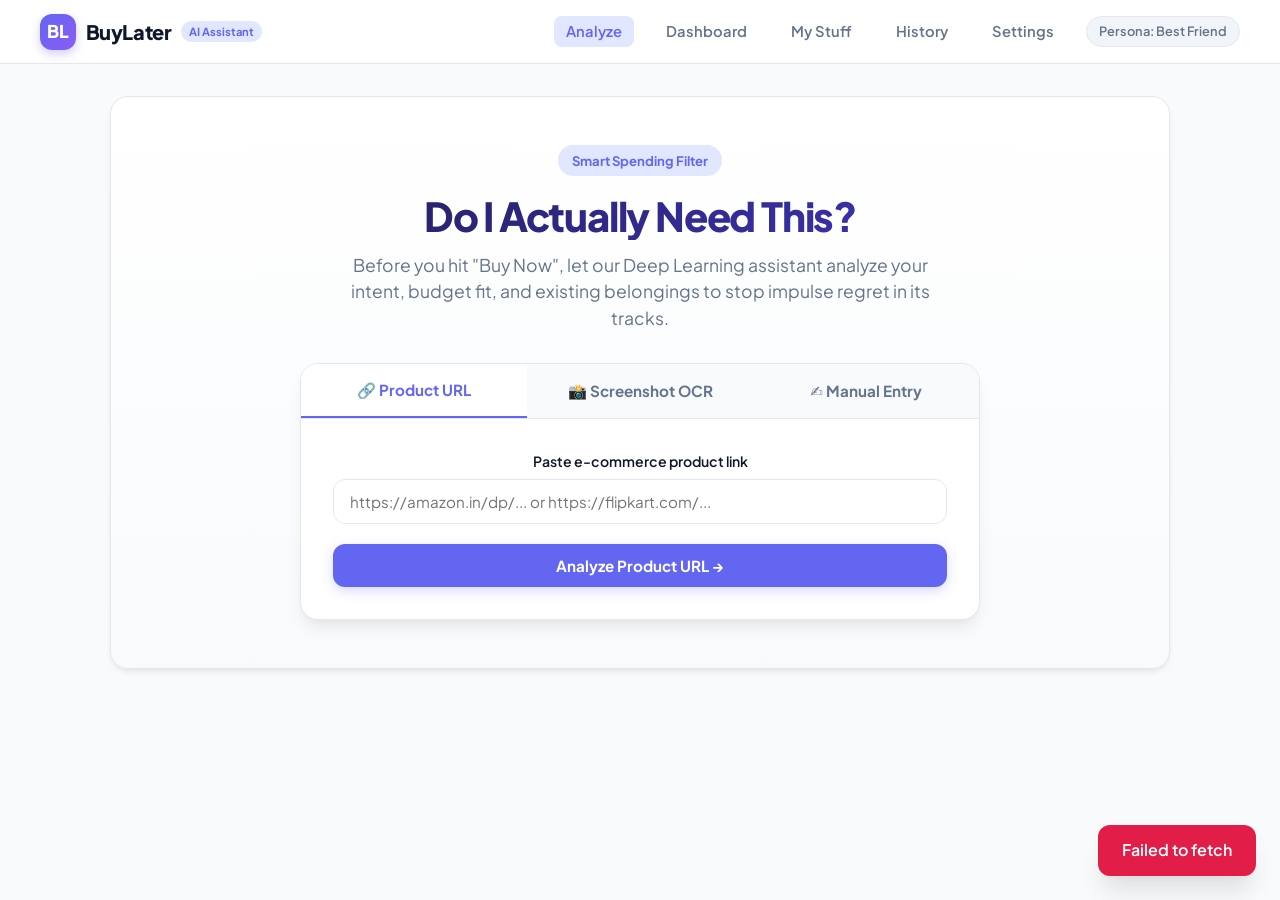
==== frontend/index.html @ 01fbe764 "Initial commit: BuyLater spending assistant and impulse assessment" ====
<!DOCTYPE html>
<html lang="en">
<head>
  <meta charset="UTF-8">
  <meta name="viewport" content="width=device-width, initial-scale=1.0">
  <title>BuyLater — Do I Actually Need This?</title>
  <link rel="preconnect" href="https://fonts.googleapis.com">
  <link rel="preconnect" href="https://fonts.gstatic.com" crossorigin>
  <link href="https://fonts.googleapis.com/css2?family=Plus+Jakarta+Sans:wght@400;500;600;700;800&display=swap" rel="stylesheet">
  <link rel="stylesheet" href="css/style.css">
</head>
<body>
  <!-- Navigation -->
  <nav class="navbar">
    <div class="nav-container">
      <a href="index.html" class="brand">
        <div class="brand-icon">BL</div>
        <span class="brand-title">BuyLater</span>
        <span class="brand-badge">AI Assistant</span>
      </a>
      <ul class="nav-links">
        <li><a href="index.html" class="active">Analyze</a></li>
        <li><a href="dashboard.html">Dashboard</a></li>
        <li><a href="my-stuff.html">My Stuff</a></li>
        <li><a href="history.html">History</a></li>
        <li><a href="settings.html">Settings</a></li>
        <li><span id="nav-personality-badge" class="personality-chip">Persona: Best Friend</span></li>
      </ul>
    </div>
  </nav>

  <!-- Main Content -->
  <main class="main-content">
    <div class="hero-card">
      <span class="hero-tag">Smart Spending Filter</span>
      <h1 class="hero-title">Do I Actually Need This?</h1>
      <p class="hero-sub">
        Before you hit "Buy Now", let our Deep Learning assistant analyze your intent,
        budget fit, and existing belongings to stop impulse regret in its tracks.
      </p>

      <!-- Input Tabs -->
      <div class="tabs-container">
        <div class="tabs-header">
          <button type="button" class="tab-btn active" onclick="switchTab('url-tab')">
            🔗 Product URL
          </button>
          <button type="button" class="tab-btn" onclick="switchTab('ocr-tab')">
            📸 Screenshot OCR
          </button>
          <button type="button" class="tab-btn" onclick="switchTab('manual-tab')">
            ✍️ Manual Entry
          </button>
        </div>

        <!-- URL Tab Panel -->
        <div id="url-tab" class="tab-panel active">
          <form id="url-form" onsubmit="handleUrlSubmit(event)">
            <div class="form-group">
              <label class="form-label" for="product-url">Paste e-commerce product link</label>
              <input 
                type="url" 
                id="product-url" 
                class="form-input" 
                placeholder="https://amazon.in/dp/... or https://flipkart.com/..." 
                required
              >
            </div>
            <button type="submit" id="url-btn" class="btn btn-primary btn-block">
              Analyze Product URL →
            </button>
          </form>
        </div>

        <!-- OCR Tab Panel -->
        <div id="ocr-tab" class="tab-panel">
          <form id="ocr-form" onsubmit="handleOcrSubmit(event)">
            <div class="form-group">
              <label class="form-label">Upload product screenshot</label>
              <div class="upload-dropzone" onclick="document.getElementById('ocr-file').click()">
                <div class="upload-icon">📷</div>
                <p><strong>Click to upload</strong> or drag product screenshot</p>
                <p style="font-size:0.8rem; color:var(--text-muted); margin-top:0.4rem;">
                  EasyOCR will extract title, price, and specs
                </p>
                <input 
                  type="file" 
                  id="ocr-file" 
                  accept="image/png, image/jpeg, image/webp" 
                  style="display:none;" 
                  onchange="handleFileSelect(this)"
                >
              </div>
              <p id="selected-file-name" style="margin-top:0.5rem; font-weight:600; font-size:0.85rem; color:var(--primary); text-align:center; display:none;"></p>
            </div>
            <button type="submit" id="ocr-btn" class="btn btn-primary btn-block" disabled>
              Extract & Analyze Screenshot →
            </button>
          </form>
        </div>

        <!-- Manual Tab Panel -->
        <div id="manual-tab" class="tab-panel">
          <form id="manual-form" onsubmit="handleManualSubmit(event)">
            <div class="form-group">
              <label class="form-label" for="manual-name">Product Name *</label>
              <input type="text" id="manual-name" class="form-input" placeholder="e.g. Sony WH-1000XM4 Noise Cancelling Headphones" required>
            </div>
            <div class="form-row">
              <div class="form-group">
                <label class="form-label" for="manual-price">Price (₹) *</label>
                <input type="number" step="0.01" id="manual-price" class="form-input" placeholder="24990" required>
              </div>
              <div class="form-group">
                <label class="form-label" for="manual-category">Category *</label>
                <select id="manual-category" class="form-select" required>
                  <option value="Electronics">Electronics</option>
                  <option value="Fashion">Fashion & Apparel</option>
                  <option value="Home">Home & Kitchen</option>
                  <option value="Books">Books & Learning</option>
                  <option value="Fitness">Fitness & Sports</option>
                  <option value="General">General Discretionary</option>
                </select>
              </div>
            </div>
            <div class="form-group">
              <label class="form-label" for="manual-desc">Notes or Description</label>
              <textarea id="manual-desc" class="form-textarea" rows="2" placeholder="Why are you looking at this item?"></textarea>
            </div>
            <button type="submit" class="btn btn-primary btn-block">
              Proceed to Review →
            </button>
          </form>
        </div>
      </div>
    </div>
  </main>

  <script src="js/api.js"></script>
  <script>
    function switchTab(tabId) {
      document.querySelectorAll('.tab-btn').forEach(b => b.classList.remove('active'));
      document.querySelectorAll('.tab-panel').forEach(p => p.classList.remove('active'));

      event.currentTarget.classList.add('active');
      document.getElementById(tabId).classList.add('active');
    }

    function handleFileSelect(input) {
      const fileNameEl = document.getElementById('selected-file-name');
      const ocrBtn = document.getElementById('ocr-btn');
      if (input.files && input.files[0]) {
        fileNameEl.textContent = `Selected: ${input.files[0].name}`;
        fileNameEl.style.display = 'block';
        ocrBtn.disabled = false;
      }
    }

    async function handleUrlSubmit(e) {
      e.preventDefault();
      const url = document.getElementById('product-url').value;
      const btn = document.getElementById('url-btn');
      btn.disabled = true;
      btn.textContent = 'Extracting product metadata...';

      try {
        const data = await analyzeProductUrl(url);
        sessionStorage.setItem('extracted_product', JSON.stringify(data));
        window.location.href = 'analyze.html';
      } catch (err) {
        showToast('URL extraction encountered an issue. You can enter details manually.', true);
      } finally {
        btn.disabled = false;
        btn.textContent = 'Analyze Product URL →';
      }
    }

    async function handleOcrSubmit(e) {
      e.preventDefault();
      const fileInput = document.getElementById('ocr-file');
      if (!fileInput.files[0]) return;

      const btn = document.getElementById('ocr-btn');
      btn.disabled = true;
      btn.textContent = 'Running EasyOCR engine...';

      try {
        const data = await analyzeProductImage(fileInput.files[0]);
        sessionStorage.setItem('extracted_product', JSON.stringify(data));
        window.location.href = 'analyze.html';
      } catch (err) {
        showToast('OCR failed to extract image. Please try another image or manual entry.', true);
      } finally {
        btn.disabled = false;
        btn.textContent = 'Extract & Analyze Screenshot →';
      }
    }

    function handleManualSubmit(e) {
      e.preventDefault();
      const product = {
        name: document.getElementById('manual-name').value,
        price: parseFloat(document.getElementById('manual-price').value),
        category: document.getElementById('manual-category').value,
        description: document.getElementById('manual-desc').value,
        product_url: '',
        image_path: '',
        extraction_source: 'manual'
      };
      sessionStorage.setItem('extracted_product', JSON.stringify(product));
      window.location.href = 'analyze.html';
    }
  </script>
</body>
</html>
---- frontend/css/style.css ----
/* BuyLater Design System - Modern, Friendly, Human-Centered */
:root {
  --primary: #6366f1;
  --primary-hover: #4f46e5;
  --primary-light: #e0e7ff;
  --accent-purple: #8b5cf6;
  --accent-emerald: #10b981;
  --accent-amber: #f59e0b;
  --accent-rose: #f43f5e;

  --bg-main: #f8fafc;
  --bg-card: #ffffff;
  --bg-sidebar: #ffffff;
  --border-subtle: #e2e8f0;
  --border-focus: #c7d2fe;

  --text-main: #0f172a;
  --text-muted: #64748b;
  --text-light: #94a3b8;

  --shadow-sm: 0 1px 3px rgba(0, 0, 0, 0.05);
  --shadow-md: 0 4px 6px -1px rgba(0, 0, 0, 0.07), 0 2px 4px -2px rgba(0, 0, 0, 0.05);
  --shadow-lg: 0 10px 15px -3px rgba(0, 0, 0, 0.08), 0 4px 6px -4px rgba(0, 0, 0, 0.04);
  --shadow-xl: 0 20px 25px -5px rgba(0, 0, 0, 0.1), 0 8px 10px -6px rgba(0, 0, 0, 0.04);

  --radius-sm: 8px;
  --radius-md: 12px;
  --radius-lg: 18px;
  --radius-full: 9999px;

  --font-sans: 'Plus Jakarta Sans', system-ui, -apple-system, BlinkMacSystemFont, 'Segoe UI', Roboto, sans-serif;
}

* {
  box-sizing: border-box;
  margin: 0;
  padding: 0;
}

body {
  font-family: var(--font-sans);
  background-color: var(--bg-main);
  color: var(--text-main);
  min-height: 100vh;
  display: flex;
  flex-direction: column;
  line-height: 1.5;
  -webkit-font-smoothing: antialiased;
}

/* Navbar */
.navbar {
  background: rgba(255, 255, 255, 0.95);
  backdrop-filter: blur(10px);
  border-bottom: 1px solid var(--border-subtle);
  position: sticky;
  top: 0;
  z-index: 50;
  padding: 0.85rem 1.5rem;
}

.nav-container {
  max-width: 1200px;
  margin: 0 auto;
  display: flex;
  justify-content: space-between;
  align-items: center;
}

.brand {
  display: flex;
  align-items: center;
  gap: 0.6rem;
  text-decoration: none;
  color: var(--text-main);
}

.brand-icon {
  width: 36px;
  height: 36px;
  background: linear-gradient(135deg, var(--primary), var(--accent-purple));
  color: white;
  border-radius: var(--radius-md);
  display: flex;
  align-items: center;
  justify-content: center;
  font-weight: 800;
  font-size: 1.1rem;
  box-shadow: 0 4px 10px rgba(99, 102, 241, 0.3);
}

.brand-title {
  font-size: 1.25rem;
  font-weight: 800;
  letter-spacing: -0.02em;
}

.brand-badge {
  font-size: 0.7rem;
  background: var(--primary-light);
  color: var(--primary);
  font-weight: 700;
  padding: 0.15rem 0.5rem;
  border-radius: var(--radius-full);
}

.nav-links {
  display: flex;
  gap: 1.25rem;
  align-items: center;
  list-style: none;
}

.nav-links a {
  text-decoration: none;
  color: var(--text-muted);
  font-weight: 600;
  font-size: 0.92rem;
  padding: 0.4rem 0.75rem;
  border-radius: var(--radius-sm);
  transition: all 0.2s ease;
}

.nav-links a:hover,
.nav-links a.active {
  color: var(--primary);
  background-color: var(--primary-light);
}

.personality-chip {
  background: #f1f5f9;
  border: 1px solid var(--border-subtle);
  padding: 0.3rem 0.75rem;
  border-radius: var(--radius-full);
  font-size: 0.8rem;
  font-weight: 600;
  color: var(--text-muted);
  display: flex;
  align-items: center;
  gap: 0.4rem;
}

/* Layout container */
.main-content {
  flex: 1;
  max-width: 1100px;
  width: 100%;
  margin: 2rem auto;
  padding: 0 1.25rem;
}

/* Hero Section */
.hero-card {
  text-align: center;
  background: linear-gradient(180deg, #ffffff 0%, #f8fafc 100%);
  border: 1px solid var(--border-subtle);
  border-radius: var(--radius-lg);
  padding: 3rem 1.5rem;
  box-shadow: var(--shadow-md);
  margin-bottom: 2rem;
}

.hero-tag {
  display: inline-block;
  background: var(--primary-light);
  color: var(--primary);
  font-size: 0.82rem;
  font-weight: 700;
  padding: 0.35rem 0.85rem;
  border-radius: var(--radius-full);
  margin-bottom: 1rem;
}

.hero-title {
  font-size: 2.5rem;
  font-weight: 800;
  line-height: 1.2;
  letter-spacing: -0.03em;
  margin-bottom: 0.75rem;
  background: linear-gradient(135deg, #1e1b4b 0%, #4338ca 100%);
  -webkit-background-clip: text;
  -webkit-text-fill-color: transparent;
}

.hero-sub {
  font-size: 1.1rem;
  color: var(--text-muted);
  max-width: 600px;
  margin: 0 auto 2rem auto;
}

/* Method Tabs */
.tabs-container {
  max-width: 680px;
  margin: 0 auto;
  background: #ffffff;
  border: 1px solid var(--border-subtle);
  border-radius: var(--radius-lg);
  box-shadow: var(--shadow-lg);
  overflow: hidden;
}

.tabs-header {
  display: flex;
  border-bottom: 1px solid var(--border-subtle);
  background: #f8fafc;
}

.tab-btn {
  flex: 1;
  padding: 1rem;
  border: none;
  background: none;
  font-family: inherit;
  font-weight: 700;
  font-size: 0.95rem;
  color: var(--text-muted);
  cursor: pointer;
  transition: all 0.2s ease;
  display: flex;
  align-items: center;
  justify-content: center;
  gap: 0.5rem;
}

.tab-btn.active {
  background: #ffffff;
  color: var(--primary);
  border-bottom: 2px solid var(--primary);
}

.tab-panel {
  padding: 2rem;
  display: none;
}

.tab-panel.active {
  display: block;
}

/* Form Styles */
.form-group {
  margin-bottom: 1.25rem;
}

.form-label {
  display: block;
  font-weight: 600;
  font-size: 0.88rem;
  margin-bottom: 0.4rem;
  color: var(--text-main);
}

.form-input,
.form-select,
.form-textarea {
  width: 100%;
  padding: 0.75rem 1rem;
  font-family: inherit;
  font-size: 0.95rem;
  border: 1px solid var(--border-subtle);
  border-radius: var(--radius-md);
  background-color: #ffffff;
  color: var(--text-main);
  transition: border-color 0.2s ease, box-shadow 0.2s ease;
}

.form-input:focus,
.form-select:focus,
.form-textarea:focus {
  outline: none;
  border-color: var(--primary);
  box-shadow: 0 0 0 3px var(--border-focus);
}

.form-row {
  display: grid;
  grid-template-columns: 1fr 1fr;
  gap: 1rem;
}

/* File Upload Zone */
.upload-dropzone {
  border: 2px dashed #cbd5e1;
  border-radius: var(--radius-md);
  padding: 2.5rem 1rem;
  text-align: center;
  background: #f8fafc;
  cursor: pointer;
  transition: all 0.2s ease;
}

.upload-dropzone:hover {
  border-color: var(--primary);
  background: #f1f5f9;
}

.upload-icon {
  font-size: 2.5rem;
  margin-bottom: 0.5rem;
}

/* Buttons */
.btn {
  display: inline-flex;
  align-items: center;
  justify-content: center;
  gap: 0.5rem;
  font-family: inherit;
  font-weight: 700;
  font-size: 0.95rem;
  padding: 0.75rem 1.5rem;
  border-radius: var(--radius-md);
  border: none;
  cursor: pointer;
  transition: all 0.2s ease;
  text-decoration: none;
}

.btn-primary {
  background-color: var(--primary);
  color: white;
  box-shadow: 0 4px 12px rgba(99, 102, 241, 0.25);
}

.btn-primary:hover {
  background-color: var(--primary-hover);
  transform: translateY(-1px);
}

.btn-secondary {
  background-color: #f1f5f9;
  color: var(--text-main);
  border: 1px solid var(--border-subtle);
}

.btn-secondary:hover {
  background-color: #e2e8f0;
}

.btn-accent {
  background-color: var(--accent-amber);
  color: #1e1b4b;
}

.btn-danger {
  background-color: var(--accent-rose);
  color: white;
}

.btn-block {
  width: 100%;
}

/* Card components */
.card {
  background: var(--bg-card);
  border: 1px solid var(--border-subtle);
  border-radius: var(--radius-lg);
  padding: 1.5rem;
  box-shadow: var(--shadow-sm);
  margin-bottom: 1.5rem;
}

.card-title {
  font-size: 1.2rem;
  font-weight: 700;
  margin-bottom: 1rem;
  display: flex;
  align-items: center;
  justify-content: space-between;
}

/* Grid system */
.grid-2 {
  display: grid;
  grid-template-columns: 1fr 1fr;
  gap: 1.5rem;
}

.grid-3 {
  display: grid;
  grid-template-columns: repeat(3, 1fr);
  gap: 1.25rem;
}

.grid-4 {
  display: grid;
  grid-template-columns: repeat(4, 1fr);
  gap: 1rem;
}

/* Stat Widget */
.stat-widget {
  background: #ffffff;
  border: 1px solid var(--border-subtle);
  border-radius: var(--radius-md);
  padding: 1.25rem;
  display: flex;
  flex-direction: column;
}

.stat-label {
  font-size: 0.8rem;
  font-weight: 600;
  text-transform: uppercase;
  letter-spacing: 0.05em;
  color: var(--text-muted);
  margin-bottom: 0.35rem;
}

.stat-value {
  font-size: 1.75rem;
  font-weight: 800;
  color: var(--text-main);
}

.stat-sub {
  font-size: 0.78rem;
  color: var(--text-muted);
  margin-top: 0.25rem;
}

/* Recommendation Badges */
.badge-recommendation {
  display: inline-flex;
  align-items: center;
  padding: 0.5rem 1.25rem;
  border-radius: var(--radius-full);
  font-weight: 800;
  font-size: 1.1rem;
  letter-spacing: 0.02em;
}

.badge-buynow {
  background: #dcfce7;
  color: #15803d;
  border: 1px solid #86efac;
}

.badge-consider {
  background: #fef3c7;
  color: #b45309;
  border: 1px solid #fde68a;
}

.badge-wait7days {
  background: #e0e7ff;
  color: #4338ca;
  border: 1px solid #c7d2fe;
}

.badge-dontbuy {
  background: #fee2e2;
  color: #b91c1c;
  border: 1px solid #fca5a5;
}

/* Chat-style Question Interface */
.chat-window {
  max-width: 650px;
  margin: 0 auto;
  background: #ffffff;
  border: 1px solid var(--border-subtle);
  border-radius: var(--radius-lg);
  box-shadow: var(--shadow-lg);
  overflow: hidden;
  display: flex;
  flex-direction: column;
  min-height: 480px;
}

.chat-header {
  padding: 1.25rem;
  border-bottom: 1px solid var(--border-subtle);
  background: #f8fafc;
  display: flex;
  align-items: center;
  justify-content: space-between;
}

.progress-container {
  width: 100%;
  height: 6px;
  background: #e2e8f0;
}

.progress-bar {
  height: 100%;
  background: linear-gradient(90deg, var(--primary), var(--accent-purple));
  transition: width 0.3s ease;
}

.chat-body {
  flex: 1;
  padding: 2rem;
  display: flex;
  flex-direction: column;
  justify-content: center;
}

.assistant-bubble {
  background: #f8fafc;
  border: 1px solid var(--border-subtle);
  border-radius: var(--radius-lg) var(--radius-lg) var(--radius-lg) 4px;
  padding: 1.5rem;
  margin-bottom: 1.5rem;
}

.assistant-avatar {
  font-size: 1.5rem;
  margin-bottom: 0.5rem;
}

.assistant-text {
  font-size: 1.15rem;
  font-weight: 700;
  color: var(--text-main);
  line-height: 1.4;
}

.answer-options {
  display: flex;
  flex-direction: column;
  gap: 0.75rem;
}

.option-btn {
  background: #ffffff;
  border: 1.5px solid var(--border-subtle);
  border-radius: var(--radius-md);
  padding: 1rem 1.25rem;
  text-align: left;
  font-family: inherit;
  font-weight: 600;
  font-size: 0.98rem;
  color: var(--text-main);
  cursor: pointer;
  transition: all 0.2s ease;
  display: flex;
  align-items: center;
  justify-content: space-between;
}

.option-btn:hover {
  border-color: var(--primary);
  background: var(--primary-light);
  color: var(--primary);
  transform: translateX(3px);
}

/* Result Gauges */
.score-circle-container {
  display: flex;
  align-items: center;
  justify-content: center;
  gap: 2rem;
  margin: 1.5rem 0;
}

.score-box {
  text-align: center;
  padding: 1.5rem;
  background: #f8fafc;
  border: 1px solid var(--border-subtle);
  border-radius: var(--radius-lg);
  min-width: 160px;
}

.score-number {
  font-size: 3rem;
  font-weight: 900;
  line-height: 1;
}

.score-title {
  font-size: 0.85rem;
  font-weight: 700;
  text-transform: uppercase;
  color: var(--text-muted);
  margin-top: 0.5rem;
}

/* Personality Quote Box */
.personality-box {
  background: #faf5ff;
  border: 1px solid #e9d5ff;
  border-radius: var(--radius-lg);
  padding: 1.5rem;
  margin: 1.5rem 0;
}

.personality-header {
  font-weight: 800;
  font-size: 0.9rem;
  color: #7e22ce;
  margin-bottom: 0.5rem;
  display: flex;
  align-items: center;
  gap: 0.5rem;
}

.personality-text {
  font-size: 1rem;
  line-height: 1.6;
  color: #3b0764;
  white-space: pre-line;
}

/* Table styles */
.data-table {
  width: 100%;
  border-collapse: collapse;
  margin-top: 1rem;
}

.data-table th {
  text-align: left;
  padding: 0.75rem 1rem;
  background: #f8fafc;
  color: var(--text-muted);
  font-weight: 700;
  font-size: 0.82rem;
  border-bottom: 1px solid var(--border-subtle);
}

.data-table td {
  padding: 0.85rem 1rem;
  border-bottom: 1px solid var(--border-subtle);
  font-size: 0.92rem;
}

/* Toast alert */
.toast {
  position: fixed;
  bottom: 24px;
  right: 24px;
  background: #1e1b4b;
  color: white;
  padding: 0.85rem 1.5rem;
  border-radius: var(--radius-md);
  box-shadow: var(--shadow-xl);
  z-index: 100;
  display: none;
  font-weight: 600;
  animation: fadeIn 0.3s ease;
}

@keyframes fadeIn {
  from {
    opacity: 0;
    transform: translateY(10px);
  }

  to {
    opacity: 1;
    transform: translateY(0);
  }
}

/* Responsive */
@media (max-width: 768px) {

  .grid-2,
  .grid-3,
  .grid-4 {
    grid-template-columns: 1fr;
  }

  .form-row {
    grid-template-columns: 1fr;
  }

  .hero-title {
    font-size: 1.85rem;
  }

  .nav-links {
    gap: 0.5rem;
  }

  .nav-links a {
    font-size: 0.8rem;
    padding: 0.25rem 0.5rem;
  }

  .score-circle-container {
    flex-direction: column;
    gap: 1rem;
  }
}
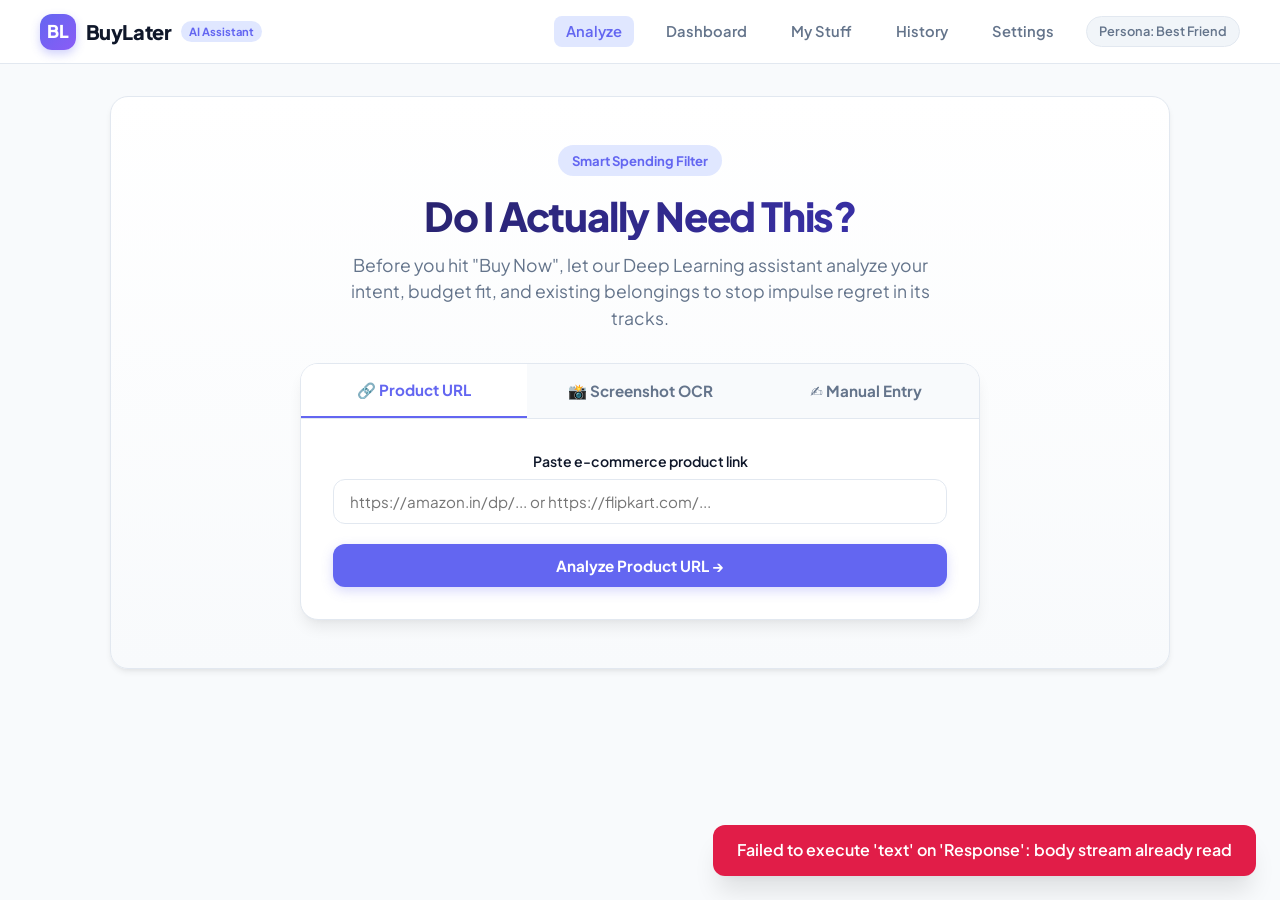
==== commit c569832c: "Fix relative API_BASE and add cache-busting to frontend scripts" ====
--- a/frontend/index.html
+++ b/frontend/index.html
@@ -136,7 +136,7 @@
     </div>
   </main>
 
-  <script src="js/api.js"></script>
+  <script src="js/api.js?v=2.0"></script>
   <script>
     function switchTab(tabId) {
       document.querySelectorAll('.tab-btn').forEach(b => b.classList.remove('active'));
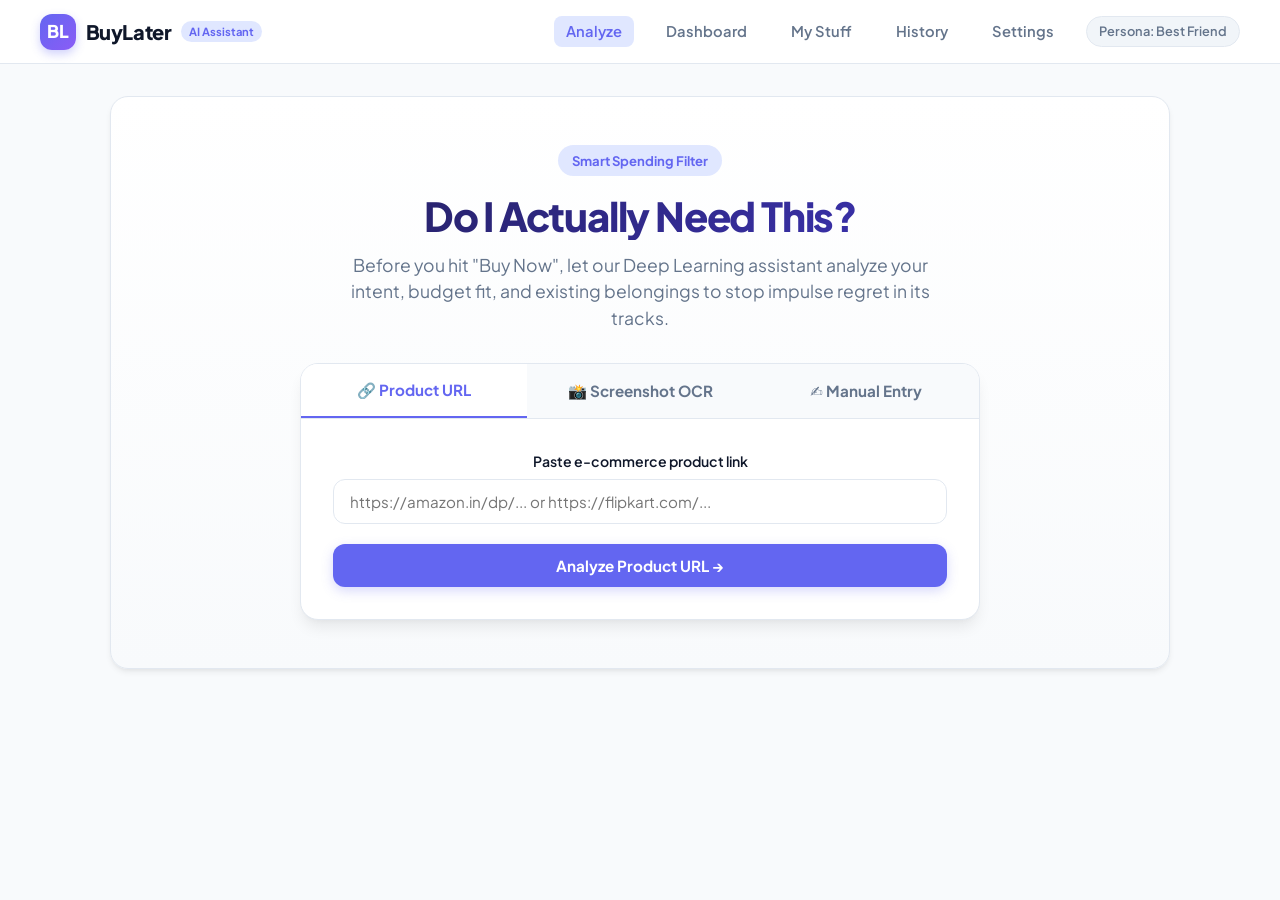
==== commit c9151cb0: "Auto-fallback connection across ports and smooth review redirect for URL extraction" ====
--- a/frontend/index.html
+++ b/frontend/index.html
@@ -158,7 +158,10 @@
 
     async function handleUrlSubmit(e) {
       e.preventDefault();
-      const url = document.getElementById('product-url').value;
+      let url = document.getElementById('product-url').value.trim();
+      if (!url.startsWith('http://') && !url.startsWith('https://')) {
+        url = 'https://' + url;
+      }
       const btn = document.getElementById('url-btn');
       btn.disabled = true;
       btn.textContent = 'Extracting product metadata...';
@@ -168,7 +171,22 @@
         sessionStorage.setItem('extracted_product', JSON.stringify(data));
         window.location.href = 'analyze.html';
       } catch (err) {
-        showToast('URL extraction encountered an issue. You can enter details manually.', true);
+        console.warn('URL auto-extraction note:', err);
+        // Fallback: create draft with URL so user is never stuck
+        const fallback = {
+          name: '',
+          price: 0,
+          category: 'General',
+          brand: '',
+          product_url: url,
+          description: '',
+          extraction_source: 'url'
+        };
+        sessionStorage.setItem('extracted_product', JSON.stringify(fallback));
+        showToast('Site blocked auto-scraping. Proceeding to review page to verify details...', false);
+        setTimeout(() => {
+          window.location.href = 'analyze.html';
+        }, 800);
       } finally {
         btn.disabled = false;
         btn.textContent = 'Analyze Product URL →';
